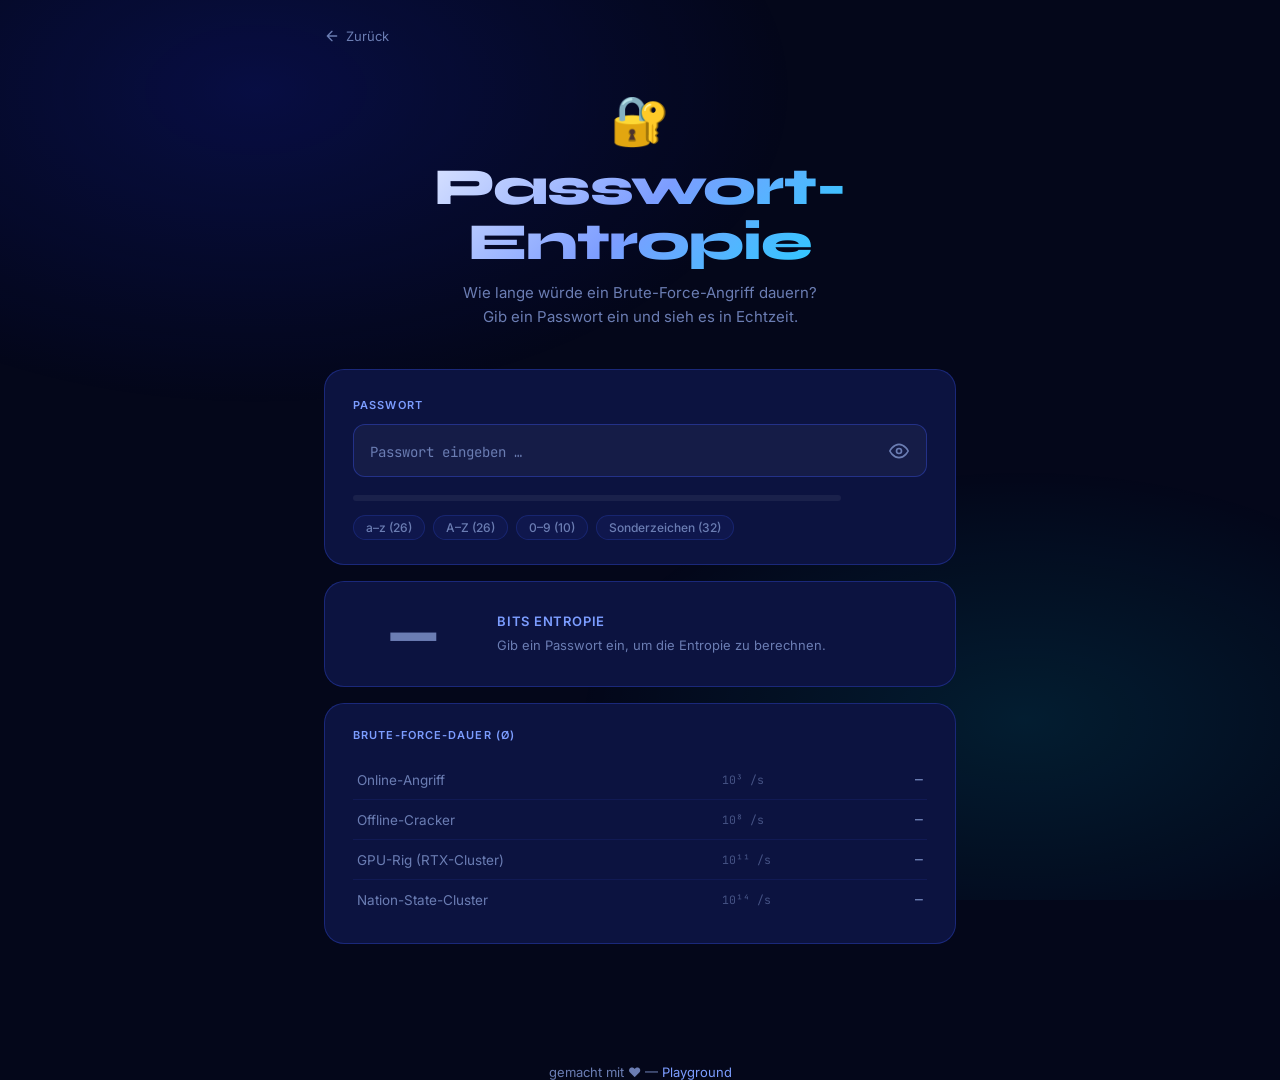
==== passwort-entropie/index.html @ 829ea60f "password-entropie" ====
<!DOCTYPE html>
<html lang="de">
<head>
  <meta charset="UTF-8" />
  <meta name="viewport" content="width=device-width, initial-scale=1.0" />
  <title>Passwort-Entropie — Playground</title>
  <link rel="stylesheet" href="style.css" />
</head>
<body>
<div class="wrapper">

  <a class="back" href="../index.html">
    <svg viewBox="0 0 24 24" fill="none" stroke="currentColor" stroke-width="2" stroke-linecap="round" stroke-linejoin="round">
      <path d="M19 12H5M12 5l-7 7 7 7"/>
    </svg>
    Zurück
  </a>

  <header>
    <span class="page-icon">🔐</span>
    <h1>Passwort-Entropie</h1>
    <p class="subtitle">Wie lange würde ein Brute-Force-Angriff dauern?<br>Gib ein Passwort ein und sieh es in Echtzeit.</p>
  </header>

  <!-- Input -->
  <div class="card">
    <label class="input-label" for="pw-input">Passwort</label>
    <div class="input-wrap">
      <input
        id="pw-input"
        class="pw-input"
        type="password"
        placeholder="Passwort eingeben …"
        autocomplete="off"
        spellcheck="false"
      />
      <button class="toggle-vis" id="toggle-vis" aria-label="Passwort anzeigen">
        <!-- eye open -->
        <svg id="eye-open" viewBox="0 0 24 24" fill="none" stroke="currentColor" stroke-width="2" stroke-linecap="round" stroke-linejoin="round">
          <path d="M1 12s4-8 11-8 11 8 11 8-4 8-11 8-11-8-11-8z"/>
          <circle cx="12" cy="12" r="3"/>
        </svg>
        <!-- eye closed -->
        <svg id="eye-closed" viewBox="0 0 24 24" fill="none" stroke="currentColor" stroke-width="2" stroke-linecap="round" stroke-linejoin="round" style="display:none">
          <path d="M17.94 17.94A10.07 10.07 0 0 1 12 20c-7 0-11-8-11-8a18.45 18.45 0 0 1 5.06-5.94M9.9 4.24A9.12 9.12 0 0 1 12 4c7 0 11 8 11 8a18.5 18.5 0 0 1-2.16 3.19m-6.72-1.07a3 3 0 1 1-4.24-4.24"/>
          <line x1="1" y1="1" x2="23" y2="23"/>
        </svg>
      </button>
    </div>

    <div class="strength-row">
      <div class="strength-bar-track">
        <div class="strength-bar-fill" id="strength-fill"></div>
      </div>
      <span class="strength-label" id="strength-label"></span>
    </div>

    <div class="pool-row">
      <span class="pool-chip" id="chip-lower">a–z (26)</span>
      <span class="pool-chip" id="chip-upper">A–Z (26)</span>
      <span class="pool-chip" id="chip-digits">0–9 (10)</span>
      <span class="pool-chip" id="chip-symbol">Sonderzeichen (32)</span>
    </div>
  </div>

  <!-- Entropy -->
  <div class="entropy-card">
    <div class="entropy-number" id="entropy-number">—</div>
    <div class="entropy-info">
      <div class="entropy-title">Bits Entropie</div>
      <p class="entropy-desc" id="entropy-desc">Gib ein Passwort ein, um die Entropie zu berechnen.</p>
    </div>
  </div>

  <!-- Crack times -->
  <div class="crack-card">
    <div class="crack-title">Brute-Force-Dauer (Ø)</div>
    <table class="crack-table">
      <tbody>
        <tr>
          <td class="col-scenario">Online-Angriff</td>
          <td class="col-speed">10³ /s</td>
          <td class="col-time" id="time-online">—</td>
        </tr>
        <tr>
          <td class="col-scenario">Offline-Cracker</td>
          <td class="col-speed">10⁸ /s</td>
          <td class="col-time" id="time-fast">—</td>
        </tr>
        <tr>
          <td class="col-scenario">GPU-Rig (RTX-Cluster)</td>
          <td class="col-speed">10¹¹ /s</td>
          <td class="col-time" id="time-gpu">—</td>
        </tr>
        <tr>
          <td class="col-scenario">Nation-State-Cluster</td>
          <td class="col-speed">10¹⁴ /s</td>
          <td class="col-time" id="time-cluster">—</td>
        </tr>
      </tbody>
    </table>
  </div>

</div>

<footer>
  gemacht mit ♥ &mdash; <a href="../index.html">Playground</a>
</footer>

<script src="main.js"></script>
</body>
</html>
---- passwort-entropie/style.css ----
@import url('https://fonts.googleapis.com/css2?family=Syne:wght@700;800&family=Inter:wght@400;500;600&family=JetBrains+Mono:wght@400;600&display=swap');

*, *::before, *::after { box-sizing: border-box; margin: 0; padding: 0; }

:root {
  --bg:          #04071a;
  --bg2:         #080e2e;
  --blue-1:      #1a2fff;
  --blue-2:      #3d5afe;
  --blue-3:      #7c9dff;
  --blue-4:      #b0c4ff;
  --accent:      #00e5ff;
  --text:        #e8eeff;
  --muted:       #6b7db3;
  --card-bg:     #0c1340;
  --card-border: rgba(61, 90, 254, 0.3);

  --weak:   #ff4d6d;
  --fair:   #ff9500;
  --good:   #ffe600;
  --strong: #00e676;
  --great:  #00e5ff;
}

html { scroll-behavior: smooth; }

body {
  background: var(--bg);
  color: var(--text);
  font-family: 'Inter', sans-serif;
  min-height: 100vh;
  overflow-x: hidden;
}

body::before {
  content: '';
  position: fixed;
  inset: 0;
  background:
    radial-gradient(ellipse 60% 50% at 20% 10%, rgba(26,47,255,.18) 0%, transparent 70%),
    radial-gradient(ellipse 50% 40% at 80% 80%, rgba(0,229,255,.10) 0%, transparent 70%);
  pointer-events: none;
  z-index: 0;
}

/* ── layout ── */
.wrapper {
  position: relative;
  z-index: 1;
  max-width: 680px;
  margin: 0 auto;
  padding: 0 24px 80px;
}

/* ── back link ── */
.back {
  display: inline-flex;
  align-items: center;
  gap: 6px;
  padding: 28px 0 0;
  font-size: 13px;
  color: var(--muted);
  text-decoration: none;
  transition: color .2s;
}
.back:hover { color: var(--blue-3); }
.back svg { width: 16px; height: 16px; }

/* ── header ── */
header {
  text-align: center;
  padding: 48px 0 40px;
}

.page-icon {
  font-size: 48px;
  display: block;
  margin-bottom: 16px;
  line-height: 1;
}

h1 {
  font-family: 'Syne', sans-serif;
  font-size: clamp(32px, 6vw, 52px);
  font-weight: 800;
  line-height: 1.05;
  letter-spacing: -.02em;
  background: linear-gradient(135deg, #fff 0%, var(--blue-3) 50%, var(--accent) 100%);
  -webkit-background-clip: text;
  -webkit-text-fill-color: transparent;
  background-clip: text;
  margin-bottom: 12px;
}

.subtitle {
  font-size: 15px;
  color: var(--muted);
  line-height: 1.6;
}

/* ── input card ── */
.card {
  background: var(--card-bg);
  border: 1px solid var(--card-border);
  border-radius: 20px;
  padding: 28px 28px 24px;
  margin-bottom: 16px;
}

.input-label {
  font-size: 11px;
  font-weight: 600;
  letter-spacing: .1em;
  text-transform: uppercase;
  color: var(--blue-3);
  margin-bottom: 12px;
  display: block;
}

.input-wrap {
  position: relative;
  display: flex;
  align-items: center;
}

.pw-input {
  width: 100%;
  background: rgba(255,255,255,.04);
  border: 1px solid rgba(61,90,254,.35);
  border-radius: 12px;
  padding: 14px 50px 14px 16px;
  font-family: 'JetBrains Mono', monospace;
  font-size: 18px;
  font-weight: 400;
  color: var(--text);
  outline: none;
  transition: border-color .2s, box-shadow .2s;
  letter-spacing: .05em;
}
.pw-input:focus {
  border-color: var(--blue-2);
  box-shadow: 0 0 0 3px rgba(61,90,254,.15);
}
.pw-input::placeholder { color: var(--muted); font-size: 14px; letter-spacing: 0; }

.toggle-vis {
  position: absolute;
  right: 14px;
  background: none;
  border: none;
  cursor: pointer;
  color: var(--muted);
  padding: 4px;
  display: flex;
  align-items: center;
  transition: color .2s;
}
.toggle-vis:hover { color: var(--blue-3); }
.toggle-vis svg { width: 20px; height: 20px; }

/* ── strength bar ── */
.strength-row {
  display: flex;
  align-items: center;
  gap: 14px;
  margin-top: 18px;
}

.strength-bar-track {
  flex: 1;
  height: 6px;
  background: rgba(255,255,255,.06);
  border-radius: 99px;
  overflow: hidden;
}

.strength-bar-fill {
  height: 100%;
  border-radius: 99px;
  width: 0%;
  transition: width .4s cubic-bezier(.4,0,.2,1), background .4s;
  background: var(--weak);
}

.strength-label {
  font-size: 12px;
  font-weight: 600;
  letter-spacing: .06em;
  text-transform: uppercase;
  color: var(--muted);
  min-width: 72px;
  text-align: right;
  transition: color .3s;
}

/* ── entropy display ── */
.entropy-card {
  background: var(--card-bg);
  border: 1px solid var(--card-border);
  border-radius: 20px;
  padding: 24px 28px;
  margin-bottom: 16px;
  display: flex;
  align-items: center;
  gap: 24px;
}

.entropy-number {
  font-family: 'Syne', sans-serif;
  font-size: 56px;
  font-weight: 800;
  line-height: 1;
  color: var(--muted);
  transition: color .3s;
  min-width: 120px;
  text-align: center;
}

.entropy-info { flex: 1; }

.entropy-title {
  font-size: 13px;
  font-weight: 600;
  color: var(--blue-3);
  letter-spacing: .06em;
  text-transform: uppercase;
  margin-bottom: 6px;
}

.entropy-desc {
  font-size: 13px;
  color: var(--muted);
  line-height: 1.6;
}

/* ── pool breakdown ── */
.pool-row {
  display: flex;
  flex-wrap: wrap;
  gap: 8px;
  margin-top: 14px;
}

.pool-chip {
  font-size: 12px;
  font-weight: 500;
  padding: 4px 12px;
  border-radius: 99px;
  border: 1px solid rgba(61,90,254,.2);
  background: rgba(61,90,254,.07);
  color: var(--muted);
  transition: border-color .2s, color .2s, background .2s;
}
.pool-chip.active {
  border-color: rgba(61,90,254,.5);
  background: rgba(61,90,254,.18);
  color: var(--blue-4);
}

/* ── crack times table ── */
.crack-card {
  background: var(--card-bg);
  border: 1px solid var(--card-border);
  border-radius: 20px;
  padding: 24px 28px;
}

.crack-title {
  font-size: 11px;
  font-weight: 600;
  letter-spacing: .1em;
  text-transform: uppercase;
  color: var(--blue-3);
  margin-bottom: 18px;
}

.crack-table {
  width: 100%;
  border-collapse: collapse;
}

.crack-table tr {
  border-bottom: 1px solid rgba(61,90,254,.1);
}
.crack-table tr:last-child { border-bottom: none; }

.crack-table td {
  padding: 11px 4px;
  font-size: 13.5px;
}

.crack-table .col-scenario {
  color: var(--muted);
}

.crack-table .col-speed {
  color: rgba(107,125,179,.6);
  font-family: 'JetBrains Mono', monospace;
  font-size: 11.5px;
  padding: 0 16px;
  white-space: nowrap;
}

.crack-table .col-time {
  text-align: right;
  font-weight: 600;
  font-family: 'JetBrains Mono', monospace;
  font-size: 13px;
  color: var(--muted);
  transition: color .3s;
  white-space: nowrap;
}

/* footer */
footer {
  text-align: center;
  padding: 40px 0 0;
  font-size: 13px;
  color: var(--muted);
  position: relative;
  z-index: 1;
}
footer a { color: var(--blue-3); text-decoration: none; }
footer a:hover { text-decoration: underline; }
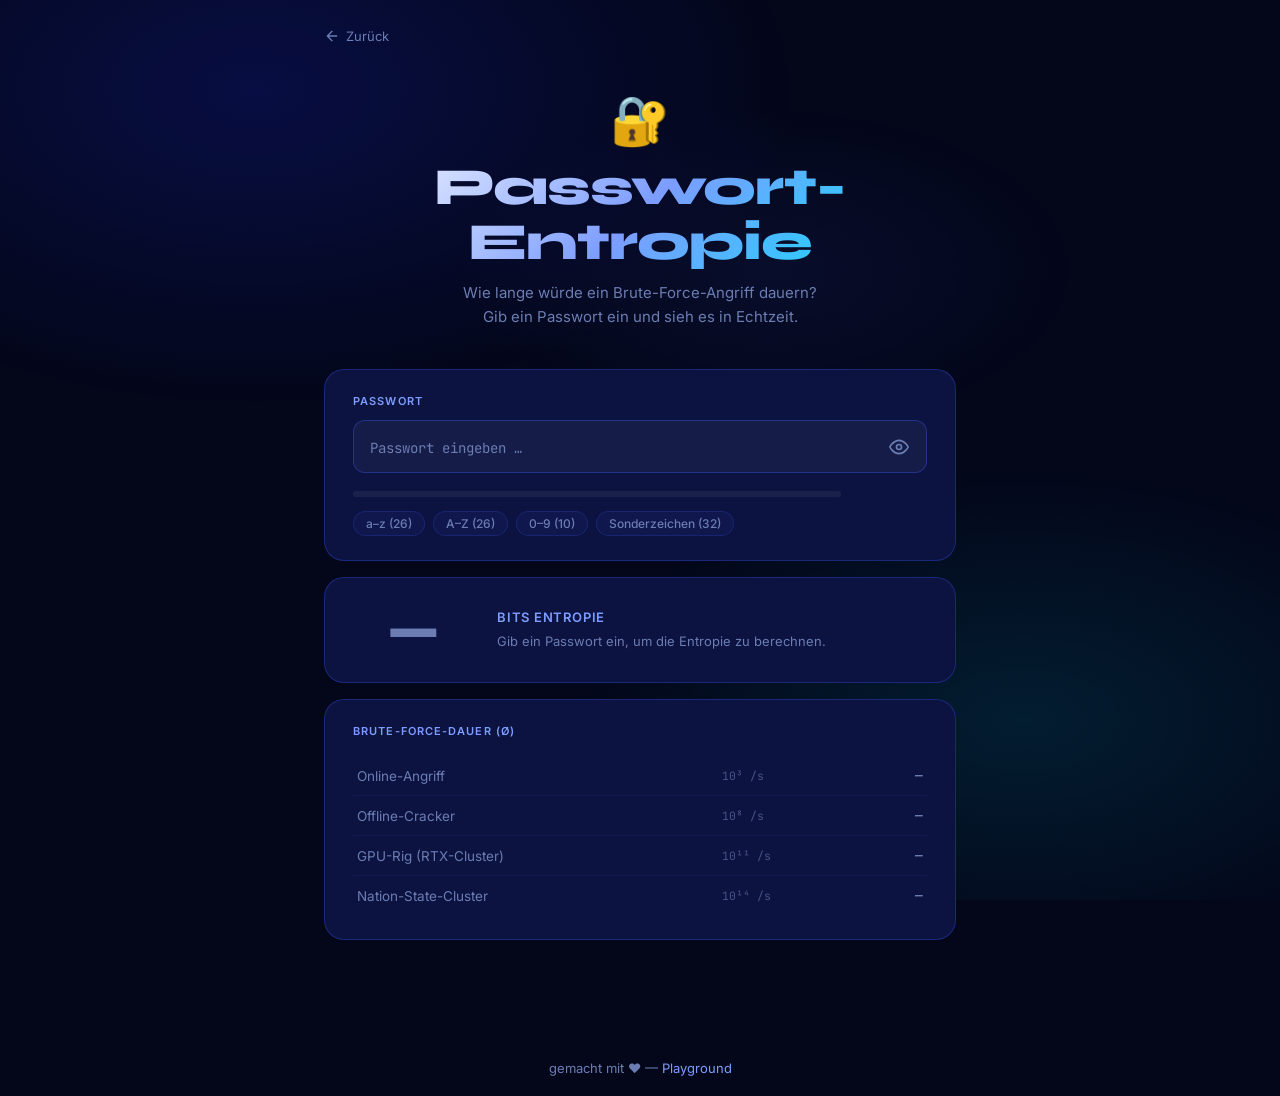
==== commit 6df2f4bd: "image guesser game" ====
--- a/passwort-entropie/index.html
+++ b/passwort-entropie/index.html
@@ -16,7 +16,7 @@
     Zurück
   </a>
 
-  <header>
+  <header class="page-header">
     <span class="page-icon">🔐</span>
     <h1>Passwort-Entropie</h1>
     <p class="subtitle">Wie lange würde ein Brute-Force-Angriff dauern?<br>Gib ein Passwort ein und sieh es in Echtzeit.</p>
--- a/passwort-entropie/style.css
+++ b/passwort-entropie/style.css
@@ -1,47 +1,4 @@
-@import url('https://fonts.googleapis.com/css2?family=Syne:wght@700;800&family=Inter:wght@400;500;600&family=JetBrains+Mono:wght@400;600&display=swap');
-
-*, *::before, *::after { box-sizing: border-box; margin: 0; padding: 0; }
-
-:root {
-  --bg:          #04071a;
-  --bg2:         #080e2e;
-  --blue-1:      #1a2fff;
-  --blue-2:      #3d5afe;
-  --blue-3:      #7c9dff;
-  --blue-4:      #b0c4ff;
-  --accent:      #00e5ff;
-  --text:        #e8eeff;
-  --muted:       #6b7db3;
-  --card-bg:     #0c1340;
-  --card-border: rgba(61, 90, 254, 0.3);
-
-  --weak:   #ff4d6d;
-  --fair:   #ff9500;
-  --good:   #ffe600;
-  --strong: #00e676;
-  --great:  #00e5ff;
-}
-
-html { scroll-behavior: smooth; }
-
-body {
-  background: var(--bg);
-  color: var(--text);
-  font-family: 'Inter', sans-serif;
-  min-height: 100vh;
-  overflow-x: hidden;
-}
-
-body::before {
-  content: '';
-  position: fixed;
-  inset: 0;
-  background:
-    radial-gradient(ellipse 60% 50% at 20% 10%, rgba(26,47,255,.18) 0%, transparent 70%),
-    radial-gradient(ellipse 50% 40% at 80% 80%, rgba(0,229,255,.10) 0%, transparent 70%);
-  pointer-events: none;
-  z-index: 0;
-}
+@import url('../shared.css');
 
 /* ── layout ── */
 .wrapper {
@@ -52,60 +9,20 @@
   padding: 0 24px 80px;
 }
 
-/* ── back link ── */
-.back {
-  display: inline-flex;
-  align-items: center;
-  gap: 6px;
-  padding: 28px 0 0;
-  font-size: 13px;
-  color: var(--muted);
-  text-decoration: none;
-  transition: color .2s;
-}
-.back:hover { color: var(--blue-3); }
-.back svg { width: 16px; height: 16px; }
-
-/* ── header ── */
-header {
-  text-align: center;
-  padding: 48px 0 40px;
-}
-
-.page-icon {
-  font-size: 48px;
-  display: block;
-  margin-bottom: 16px;
-  line-height: 1;
-}
-
-h1 {
-  font-family: 'Syne', sans-serif;
-  font-size: clamp(32px, 6vw, 52px);
-  font-weight: 800;
-  line-height: 1.05;
-  letter-spacing: -.02em;
-  background: linear-gradient(135deg, #fff 0%, var(--blue-3) 50%, var(--accent) 100%);
-  -webkit-background-clip: text;
-  -webkit-text-fill-color: transparent;
-  background-clip: text;
-  margin-bottom: 12px;
-}
-
-.subtitle {
-  font-size: 15px;
-  color: var(--muted);
-  line-height: 1.6;
+.back { padding-top: 28px; }
+.page-header { padding: 48px 0 40px; }
+
+/* ── strength indicator colors ── */
+:root {
+  --weak:   #ff4d6d;
+  --fair:   #ff9500;
+  --good:   #ffe600;
+  --strong: #00e676;
+  --great:  #00e5ff;
 }
 
 /* ── input card ── */
-.card {
-  background: var(--card-bg);
-  border: 1px solid var(--card-border);
-  border-radius: 20px;
-  padding: 28px 28px 24px;
-  margin-bottom: 16px;
-}
+.card { margin-bottom: 16px; }
 
 .input-label {
   font-size: 11px;
@@ -197,7 +114,7 @@
 .entropy-card {
   background: var(--card-bg);
   border: 1px solid var(--card-border);
-  border-radius: 20px;
+  border-radius: var(--radius);
   padding: 24px 28px;
   margin-bottom: 16px;
   display: flex;
@@ -261,7 +178,7 @@
 .crack-card {
   background: var(--card-bg);
   border: 1px solid var(--card-border);
-  border-radius: 20px;
+  border-radius: var(--radius);
   padding: 24px 28px;
 }
 
@@ -278,21 +195,10 @@
   width: 100%;
   border-collapse: collapse;
 }
-
-.crack-table tr {
-  border-bottom: 1px solid rgba(61,90,254,.1);
-}
+.crack-table tr { border-bottom: 1px solid rgba(61,90,254,.1); }
 .crack-table tr:last-child { border-bottom: none; }
-
-.crack-table td {
-  padding: 11px 4px;
-  font-size: 13.5px;
-}
-
-.crack-table .col-scenario {
-  color: var(--muted);
-}
-
+.crack-table td { padding: 11px 4px; font-size: 13.5px; }
+.crack-table .col-scenario { color: var(--muted); }
 .crack-table .col-speed {
   color: rgba(107,125,179,.6);
   font-family: 'JetBrains Mono', monospace;
@@ -300,7 +206,6 @@
   padding: 0 16px;
   white-space: nowrap;
 }
-
 .crack-table .col-time {
   text-align: right;
   font-weight: 600;
@@ -310,15 +215,3 @@
   transition: color .3s;
   white-space: nowrap;
 }
-
-/* footer */
-footer {
-  text-align: center;
-  padding: 40px 0 0;
-  font-size: 13px;
-  color: var(--muted);
-  position: relative;
-  z-index: 1;
-}
-footer a { color: var(--blue-3); text-decoration: none; }
-footer a:hover { text-decoration: underline; }
